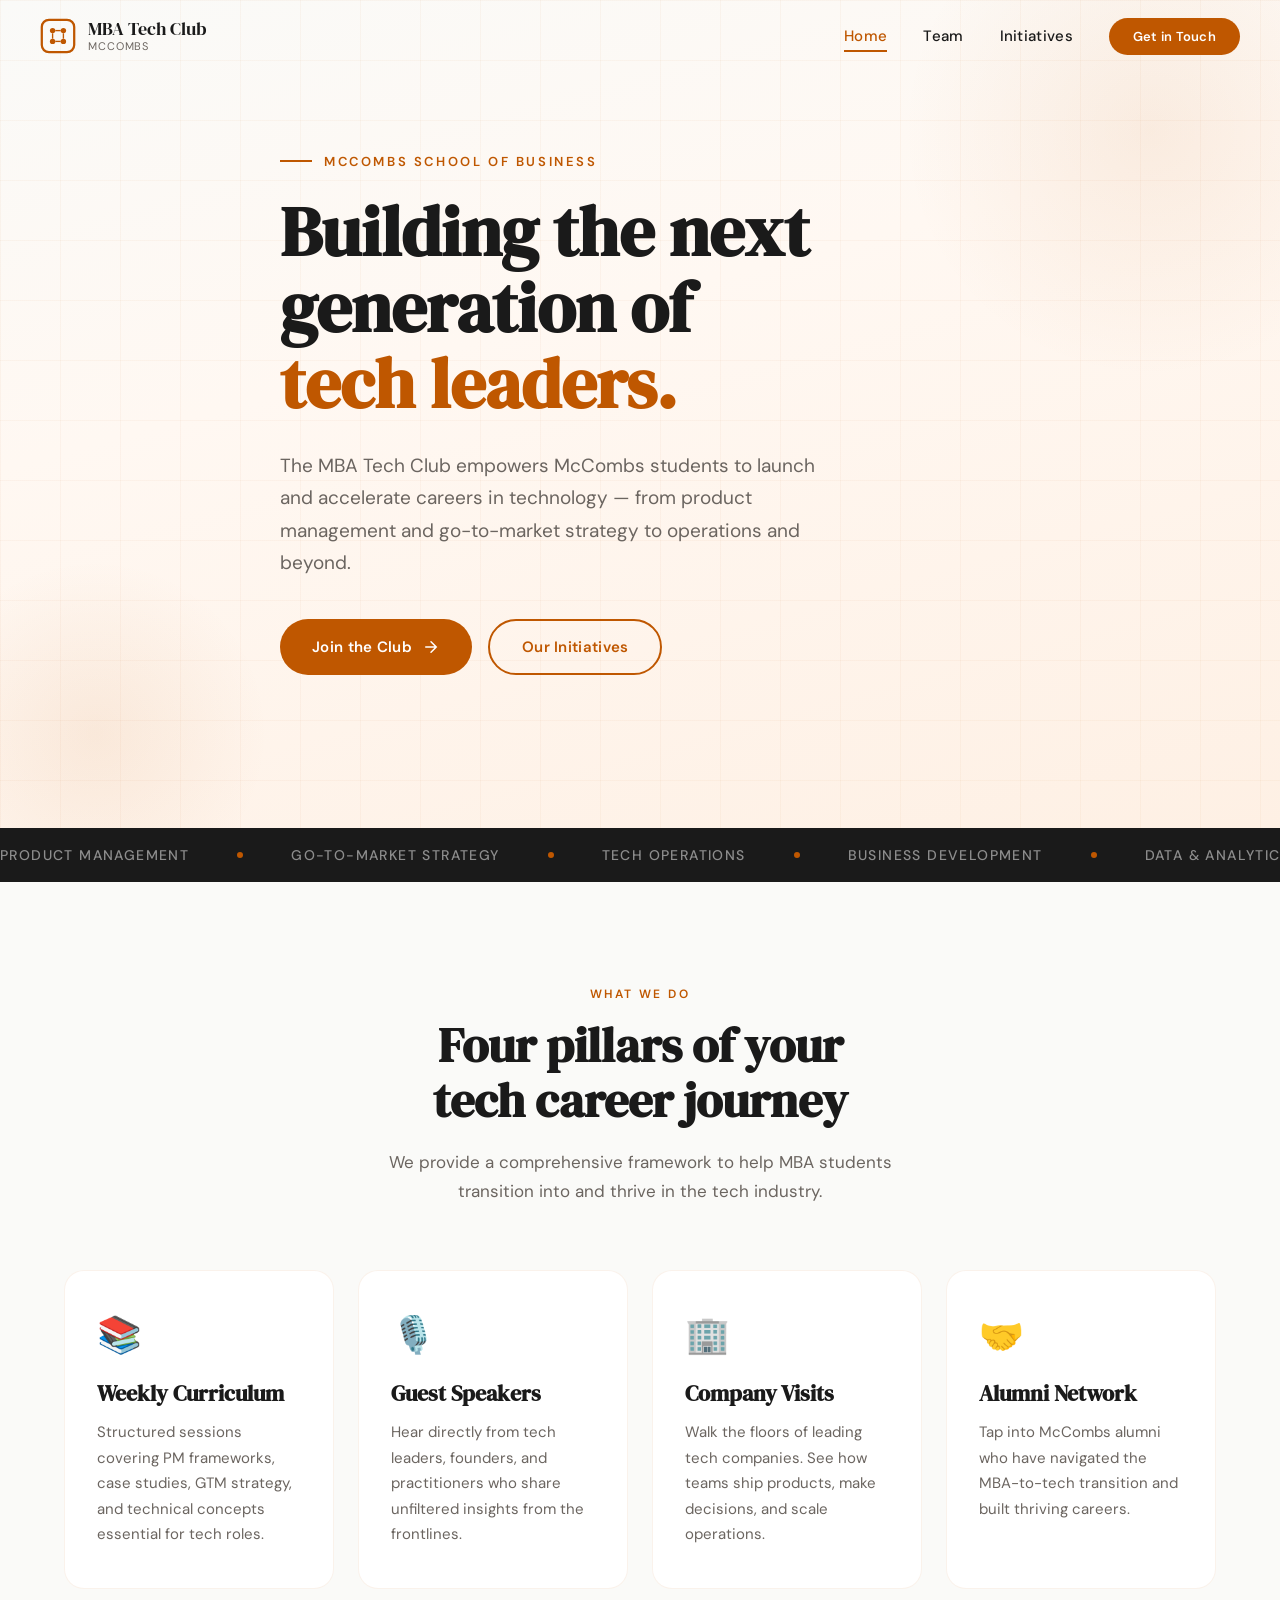
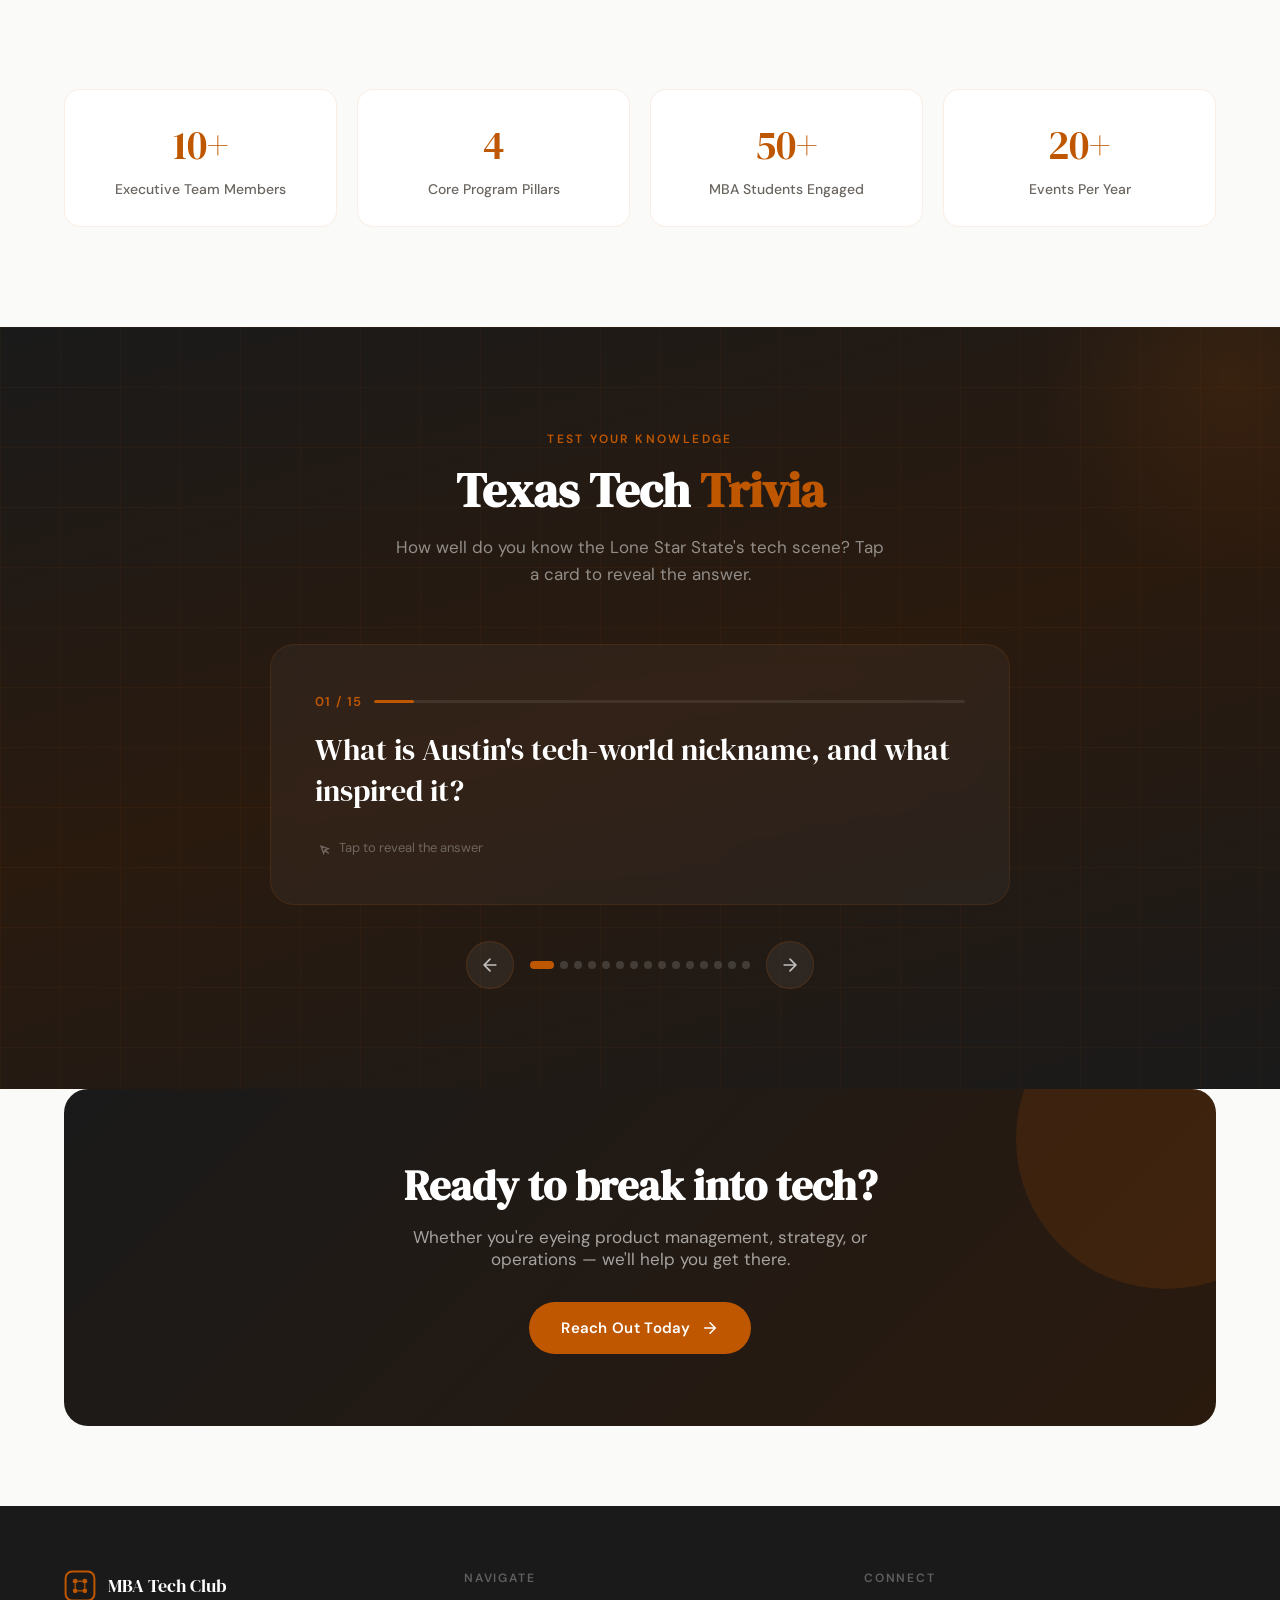
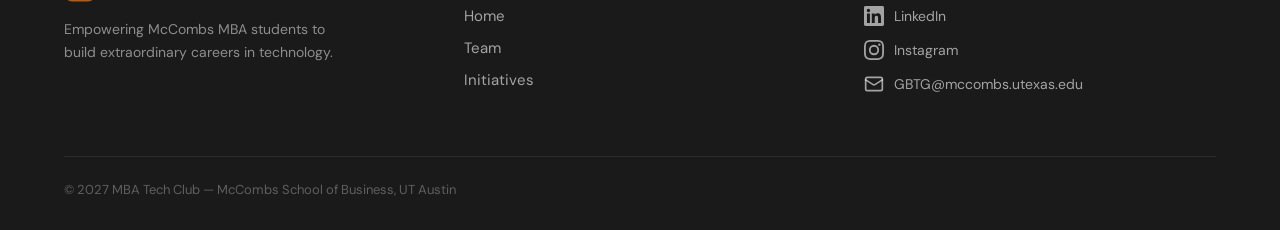
==== index.html @ 9b265260 "Restructure site for handover: index.html, site.css, site.js, Netlify, docs - Split monolithic page " ====
<!DOCTYPE html>
<html lang="en">
<head>
<meta charset="UTF-8">
<meta name="viewport" content="width=device-width, initial-scale=1.0">
<title>MBA Tech Club — McCombs School of Business</title>
<link rel="preconnect" href="https://fonts.googleapis.com">
<link href="https://fonts.googleapis.com/css2?family=DM+Serif+Display&family=DM+Sans:ital,wght@0,300;0,400;0,500;0,600;0,700;1,400&display=swap" rel="stylesheet">
<link rel="stylesheet" href="site.css">

</head>
<body>

<nav id="main-nav"><div class="nav-inner">
  <a class="nav-brand" href="javascript:void(0)" onclick="showPage('home')">
    <svg width="36" height="36" viewBox="0 0 40 40" fill="none"><rect x="2" y="2" width="36" height="36" rx="8" stroke="#BF5700" stroke-width="2.5"/><circle cx="14" cy="14" r="3" fill="#BF5700"/><circle cx="26" cy="14" r="3" fill="#BF5700"/><circle cx="14" cy="26" r="3" fill="#BF5700"/><circle cx="26" cy="26" r="3" fill="#BF5700"/><line x1="17" y1="14" x2="23" y2="14" stroke="#BF5700" stroke-width="1.5"/><line x1="14" y1="17" x2="14" y2="23" stroke="#BF5700" stroke-width="1.5"/><line x1="26" y1="17" x2="26" y2="23" stroke="#BF5700" stroke-width="1.5"/><line x1="17" y1="26" x2="23" y2="26" stroke="#BF5700" stroke-width="1.5"/></svg>
    <div><div class="nav-brand-title">MBA Tech Club</div><div class="nav-brand-sub">McCombs</div></div>
  </a>
  <div class="nav-links">
    <span class="nav-link active" data-page="home" onclick="showPage('home')">Home</span>
    <span class="nav-link" data-page="team" onclick="showPage('team')">Team</span>
    <span class="nav-link" data-page="initiatives" onclick="showPage('initiatives')">Initiatives</span>
    <a href="mailto:GBTG@mccombs.utexas.edu" class="cta cta-sm">Get in Touch</a>
  </div>
</div></nav>

<div id="page-home" class="page active">
  <section class="hero"><div class="hero-grid"></div><div class="hero-accent hero-accent-1"></div><div class="hero-accent hero-accent-2"></div>
    <div class="container"><div style="max-width:720px;position:relative;z-index:2">
      <div class="fade-in" style="font-size:13px;font-weight:600;letter-spacing:0.2em;text-transform:uppercase;color:var(--orange);margin-bottom:24px;display:flex;align-items:center;gap:12px"><span style="width:32px;height:2px;background:var(--orange);display:inline-block"></span>McCombs School of Business</div>
      <h1 class="fade-in d1">Building the next generation of<span>tech leaders.</span></h1>
      <p class="fade-in d2">The MBA Tech Club empowers McCombs students to launch and accelerate careers in technology — from product management and go-to-market strategy to operations and beyond.</p>
      <div class="fade-in d3" style="display:flex;gap:16px;flex-wrap:wrap">
        <a href="mailto:GBTG@mccombs.utexas.edu" class="cta">Join the Club <svg width="18" height="18" viewBox="0 0 24 24" fill="none" stroke="currentColor" stroke-width="2" stroke-linecap="round"><path d="M5 12h14M12 5l7 7-7 7"/></svg></a>
        <a href="javascript:void(0)" class="cta cta-outline" onclick="showPage('initiatives')">Our Initiatives</a>
      </div>
    </div></div>
  </section>
  <div class="marquee-bar"><div class="marquee-track"><span class="marquee-item">Product Management <span class="marquee-dot"></span></span><span class="marquee-item">Go-to-Market Strategy <span class="marquee-dot"></span></span><span class="marquee-item">Tech Operations <span class="marquee-dot"></span></span><span class="marquee-item">Business Development <span class="marquee-dot"></span></span><span class="marquee-item">Data &amp; Analytics <span class="marquee-dot"></span></span><span class="marquee-item">Product Management <span class="marquee-dot"></span></span><span class="marquee-item">Go-to-Market Strategy <span class="marquee-dot"></span></span><span class="marquee-item">Tech Operations <span class="marquee-dot"></span></span><span class="marquee-item">Business Development <span class="marquee-dot"></span></span><span class="marquee-item">Data &amp; Analytics <span class="marquee-dot"></span></span><span class="marquee-item">Product Management <span class="marquee-dot"></span></span><span class="marquee-item">Go-to-Market Strategy <span class="marquee-dot"></span></span><span class="marquee-item">Tech Operations <span class="marquee-dot"></span></span><span class="marquee-item">Business Development <span class="marquee-dot"></span></span><span class="marquee-item">Data &amp; Analytics <span class="marquee-dot"></span></span></div></div>
  <section style="padding:100px 24px"><div class="container" style="text-align:center;margin-bottom:64px"><div class="section-label">What We Do</div><h2 class="section-heading" style="margin:0 auto 20px">Four pillars of your<br>tech career journey</h2><p class="section-subtext" style="margin:0 auto">We provide a comprehensive framework to help MBA students transition into and thrive in the tech industry.</p></div>
    <div class="container grid-4">
      <div class="pillar-card fade-in"><div class="icon">&#128218;</div><h3>Weekly Curriculum</h3><p>Structured sessions covering PM frameworks, case studies, GTM strategy, and technical concepts essential for tech roles.</p></div>
      <div class="pillar-card fade-in d1"><div class="icon">&#127897;&#65039;</div><h3>Guest Speakers</h3><p>Hear directly from tech leaders, founders, and practitioners who share unfiltered insights from the frontlines.</p></div>
      <div class="pillar-card fade-in d2"><div class="icon">&#127970;</div><h3>Company Visits</h3><p>Walk the floors of leading tech companies. See how teams ship products, make decisions, and scale operations.</p></div>
      <div class="pillar-card fade-in d3"><div class="icon">&#129309;</div><h3>Alumni Network</h3><p>Tap into McCombs alumni who have navigated the MBA-to-tech transition and built thriving careers.</p></div>
    </div>
  </section>
  <section style="padding:0 24px 100px"><div class="container" style="display:grid;grid-template-columns:repeat(auto-fit,minmax(200px,1fr));gap:20px">
    <div class="stat-card fade-in"><div class="stat-num">10+</div><div class="stat-label">Executive Team Members</div></div>
    <div class="stat-card fade-in d1"><div class="stat-num">4</div><div class="stat-label">Core Program Pillars</div></div>
    <div class="stat-card fade-in d2"><div class="stat-num">50+</div><div class="stat-label">MBA Students Engaged</div></div>
    <div class="stat-card fade-in d3"><div class="stat-num">20+</div><div class="stat-label">Events Per Year</div></div>
  </div></section>
  <section class="trivia-section">
    <div class="trivia-glow" style="top:-150px;right:-150px;width:400px;height:400px;background:radial-gradient(circle,rgba(191,87,0,0.12) 0%,transparent 70%)"></div>
    <div class="container" style="position:relative;z-index:2">
      <div style="text-align:center;margin-bottom:56px"><div class="section-label">Test Your Knowledge</div><h2 style="font-family:'DM Serif Display',serif;font-size:clamp(32px,4vw,48px);color:#fff;line-height:1.15;margin-bottom:16px">Texas Tech <span style="color:var(--orange)">Trivia</span></h2><p style="font-size:17px;color:rgba(255,255,255,0.5);max-width:500px;margin:0 auto;line-height:1.6">How well do you know the Lone Star State's tech scene? Tap a card to reveal the answer.</p></div>
      <div class="trivia-card" id="trivia-card" onclick="flipTrivia()">
        <div style="font-size:13px;font-weight:600;color:var(--orange);letter-spacing:0.1em;margin-bottom:20px;display:flex;align-items:center;gap:12px"><span id="trivia-num">01 / 15</span><div style="flex:1;height:3px;background:rgba(255,255,255,0.08);border-radius:3px;overflow:hidden"><div id="trivia-fill" style="height:100%;background:var(--orange);border-radius:3px;transition:width 0.5s;width:6.67%"></div></div></div>
        <div class="trivia-q" id="trivia-q"><div id="trivia-q-text" style="font-family:'DM Serif Display',serif;font-size:clamp(22px,3vw,30px);color:#fff;line-height:1.35;margin-bottom:28px"></div><div style="font-size:13px;color:rgba(255,255,255,0.3);display:flex;align-items:center;gap:8px"><svg width="16" height="16" viewBox="0 0 24 24" fill="none" stroke="currentColor" stroke-width="2" stroke-linecap="round"><path d="M15 15l-2 5L9 9l11 4-5 2zm0 0l5 5"/></svg> Tap to reveal the answer</div></div>
        <div class="trivia-a" id="trivia-a"><div style="font-size:12px;font-weight:600;letter-spacing:0.15em;text-transform:uppercase;color:var(--orange);margin-bottom:12px">Answer</div><div id="trivia-a-text" style="font-size:18px;color:rgba(255,255,255,0.85);line-height:1.65"></div></div>
      </div>
      <div style="display:flex;justify-content:center;align-items:center;gap:16px;margin-top:36px">
        <button class="trivia-btn" onclick="event.stopPropagation();prevTrivia()"><svg width="20" height="20" viewBox="0 0 24 24" fill="none" stroke="currentColor" stroke-width="2" stroke-linecap="round"><path d="M19 12H5M12 19l-7-7 7-7"/></svg></button>
        <div class="trivia-dots" id="trivia-dots"></div>
        <button class="trivia-btn" onclick="event.stopPropagation();nextTrivia()"><svg width="20" height="20" viewBox="0 0 24 24" fill="none" stroke="currentColor" stroke-width="2" stroke-linecap="round"><path d="M5 12h14M12 5l7 7-7 7"/></svg></button>
      </div>
    </div>
  </section>
  <section class="cta-banner"><div class="glow"></div><h2>Ready to break into tech?</h2><p>Whether you're eyeing product management, strategy, or operations — we'll help you get there.</p><a href="mailto:GBTG@mccombs.utexas.edu" class="cta" style="position:relative;z-index:2">Reach Out Today <svg width="18" height="18" viewBox="0 0 24 24" fill="none" stroke="currentColor" stroke-width="2" stroke-linecap="round"><path d="M5 12h14M12 5l7 7-7 7"/></svg></a></section>
</div>

<div id="page-team" class="page">
  <section class="page-hero"><div class="hero-grid"></div><div class="container" style="position:relative;z-index:2"><div class="section-label fade-in">Our People</div><h1 class="section-heading fade-in d1" style="font-size:clamp(36px,5vw,56px);margin-bottom:16px">Executive Team <span style="color:var(--orange)">2027</span></h1><p class="section-subtext fade-in d2">A dedicated group of MBA students driving the tech club's mission forward — curating experiences, building community, and opening doors to careers in technology.</p></div></section>
  <section style="padding:80px 24px;max-width:1000px;margin:0 auto">
    <div class="team-leadership">
      <div class="team-card fade-in"><div class="team-avatar" style="width:140px;height:140px;"><img src="[data-uri]" alt="Hannah Broom" style="width:100%;height:100%;object-fit:cover;border-radius:50%;"></div><h3 style="font-family:'DM Serif Display',serif;font-size:20px;margin-bottom:6px">Hannah Broom</h3><div style="font-size:13px;font-weight:600;color:var(--orange);letter-spacing:0.05em;text-transform:uppercase">President</div></div>
      <div class="team-card fade-in d1"><div class="team-avatar" style="width:140px;height:140px;"><img src="[data-uri]" alt="Siljin Sebastian" style="width:100%;height:100%;object-fit:cover;border-radius:50%;"></div><h3 style="font-family:'DM Serif Display',serif;font-size:20px;margin-bottom:6px">Siljin Sebastian</h3><div style="font-size:13px;font-weight:600;color:var(--orange);letter-spacing:0.05em;text-transform:uppercase">Chief of Staff</div></div>
    </div>
    <div class="divider-line"></div>
    <div class="team-grid">
      <div class="team-card fade-in"><div class="team-avatar" style=""><img src="[data-uri]" alt="Chisara Duru" style="width:100%;height:100%;object-fit:cover;border-radius:50%;"></div><h3 style="font-family:'DM Serif Display',serif;font-size:18px;margin-bottom:6px">Chisara Duru</h3><div style="font-size:12px;font-weight:600;color:var(--orange);letter-spacing:0.05em;text-transform:uppercase">Co-VP of Academics</div></div>
      <div class="team-card fade-in d1"><div class="team-avatar" style=""><img src="[data-uri]" alt="Rahul Paul" style="width:100%;height:100%;object-fit:cover;border-radius:50%;"></div><h3 style="font-family:'DM Serif Display',serif;font-size:18px;margin-bottom:6px">Rahul Paul</h3><div style="font-size:12px;font-weight:600;color:var(--orange);letter-spacing:0.05em;text-transform:uppercase">Co-VP of Academics</div></div>
      <div class="team-card fade-in d2"><div class="team-avatar" style=""><img src="[data-uri]" alt="Thomas Psyhogeos" style="width:100%;height:100%;object-fit:cover;border-radius:50%;"></div><h3 style="font-family:'DM Serif Display',serif;font-size:18px;margin-bottom:6px">Thomas Psyhogeos</h3><div style="font-size:12px;font-weight:600;color:var(--orange);letter-spacing:0.05em;text-transform:uppercase">VP of Finance &amp; Logistics</div></div>
      <div class="team-card fade-in d3"><div class="team-avatar" style=""><img src="[data-uri]" alt="Surya Srikanth" style="width:100%;height:100%;object-fit:cover;border-radius:50%;"></div><h3 style="font-family:'DM Serif Display',serif;font-size:18px;margin-bottom:6px">Surya Srikanth</h3><div style="font-size:12px;font-weight:600;color:var(--orange);letter-spacing:0.05em;text-transform:uppercase">VP of Internal Events</div></div>
      <div class="team-card fade-in d4"><div class="team-avatar" style=""><img src="[data-uri]" alt="Phillip Williams" style="width:100%;height:100%;object-fit:cover;border-radius:50%;"></div><h3 style="font-family:'DM Serif Display',serif;font-size:18px;margin-bottom:6px">Phillip Williams</h3><div style="font-size:12px;font-weight:600;color:var(--orange);letter-spacing:0.05em;text-transform:uppercase">VP of External Events</div></div>
      <div class="team-card fade-in d5"><div class="team-avatar" style=""><img src="[data-uri]" alt="Zhenya Gololobova" style="width:100%;height:100%;object-fit:cover;border-radius:50%;"></div><h3 style="font-family:'DM Serif Display',serif;font-size:18px;margin-bottom:6px">Zhenya Gololobova</h3><div style="font-size:12px;font-weight:600;color:var(--orange);letter-spacing:0.05em;text-transform:uppercase">VP of Social Media</div></div>
      <div class="team-card fade-in d6"><div class="team-avatar" style=""><img src="[data-uri]" alt="Nicolas Martinez Osso" style="width:100%;height:100%;object-fit:cover;border-radius:50%;"></div><h3 style="font-family:'DM Serif Display',serif;font-size:18px;margin-bottom:6px">Nicolas Martinez Osso</h3><div style="font-size:12px;font-weight:600;color:var(--orange);letter-spacing:0.05em;text-transform:uppercase">VP of Communications</div></div>
      <div class="team-card fade-in d7"><div class="team-avatar" style=""><img src="[data-uri]" alt="Karan Prasad Krishna" style="width:100%;height:100%;object-fit:cover;border-radius:50%;"></div><h3 style="font-family:'DM Serif Display',serif;font-size:18px;margin-bottom:6px">Karan Prasad Krishna</h3><div style="font-size:12px;font-weight:600;color:var(--orange);letter-spacing:0.05em;text-transform:uppercase">VP of Alumni &amp; Conference</div></div>
    </div>
  </section>
</div>

<div id="page-initiatives" class="page">
  <section class="page-hero"><div class="hero-grid"></div><div class="container" style="position:relative;z-index:2"><div class="section-label fade-in">Our Work</div><h1 class="section-heading fade-in d1" style="font-size:clamp(36px,5vw,56px);margin-bottom:16px">Initiatives &amp; <span style="color:var(--orange)">Events</span></h1><p class="section-subtext fade-in d2">A living archive of the experiences, sessions, and events that shape our community each year.</p></div></section>
  <section style="padding:80px 24px;max-width:1100px;margin:0 auto"><div class="section-label">Recurring Programs</div><h2 class="section-heading" style="font-size:36px;margin-bottom:48px">Core programming</h2>
    <div class="grid-4-wide">
      <div class="initiative-card fade-in"><div class="initiative-card-header"><span class="icon">&#128218;</span><span class="tag">Recurring</span></div><h3>Weekly Curriculum Sessions</h3><p>Deep-dive workshops on PM frameworks, GTM strategy, tech operations, and more — led by peers and industry practitioners.</p></div>
      <div class="initiative-card fade-in d1"><div class="initiative-card-header"><span class="icon">&#127897;&#65039;</span><span class="tag">Recurring</span></div><h3>Guest Speaker Series</h3><p>Candid conversations with tech leaders from Austin's ecosystem and beyond, covering career paths, industry trends, and real-world lessons.</p></div>
      <div class="initiative-card fade-in d2"><div class="initiative-card-header"><span class="icon">&#127970;</span><span class="tag">Recurring</span></div><h3>Company Visits</h3><p>On-site visits to leading tech companies to see how product, engineering, and go-to-market teams operate at scale.</p></div>
      <div class="initiative-card fade-in d3"><div class="initiative-card-header"><span class="icon">&#129309;</span><span class="tag">Recurring</span></div><h3>Alumni Chats</h3><p>Informal sessions connecting current students with McCombs alumni who have built successful careers in tech.</p></div>
    </div>
  </section>
  <section style="padding:0 24px 100px;max-width:1100px;margin:0 auto"><div class="section-label">Archive</div><h2 class="section-heading" style="font-size:36px;margin-bottom:48px">Past events</h2>
    <div style="display:grid;grid-template-columns:repeat(auto-fit,minmax(340px,1fr));gap:28px">
      <div class="event-card fade-in" style="background:#fff;border:1px solid rgba(191,87,0,0.08);border-radius:20px;overflow:hidden;transition:all 0.4s ease">
        <div style="position:relative;overflow:hidden;height:220px">
          <img src="[data-uri]" alt="GTM Careers Overview with Cursor at McCombs" style="width:100%;height:100%;object-fit:cover;object-position:center top;transition:transform 0.5s ease">
          <div style="position:absolute;top:12px;left:12px;display:flex;gap:8px">
            <span style="background:rgba(0,0,0,0.6);backdrop-filter:blur(8px);color:#fff;font-size:11px;font-weight:600;padding:5px 12px;border-radius:100px;letter-spacing:0.04em">Guest Speaker</span>
          </div>
        </div>
        <div style="padding:28px 24px">
          <div style="font-size:12px;font-weight:600;color:var(--orange);letter-spacing:0.08em;text-transform:uppercase;margin-bottom:8px">Guest Speaker &middot; Spring 2025</div>
          <h3 style="font-family:'DM Serif Display',serif;font-size:20px;color:var(--dark);margin-bottom:10px;line-height:1.3">GTM Careers Overview with Cursor</h3>
          <p style="font-size:14px;color:var(--mid-gray);line-height:1.65;margin-bottom:16px">A speaker from Cursor walked students through go-to-market roles in tech — from Account Executives and Field Engineers to Forward Deployed Engineers and AI Deployment Managers — breaking down how GTM teams operate at high-growth AI companies.</p>
          <div style="display:flex;gap:8px;flex-wrap:wrap">
            <span style="font-size:11px;font-weight:500;color:var(--mid-gray);background:var(--warm-gray);padding:4px 10px;border-radius:6px">Cursor</span>
            <span style="font-size:11px;font-weight:500;color:var(--mid-gray);background:var(--warm-gray);padding:4px 10px;border-radius:6px">Go-to-Market</span>
            <span style="font-size:11px;font-weight:500;color:var(--mid-gray);background:var(--warm-gray);padding:4px 10px;border-radius:6px">Careers</span>
          </div>
        </div>
      </div>
      <div class="event-card fade-in d1" style="background:#fff;border:1px solid rgba(191,87,0,0.08);border-radius:20px;overflow:hidden;transition:all 0.4s ease">
        <div style="position:relative;overflow:hidden;height:220px">
          <img src="[data-uri]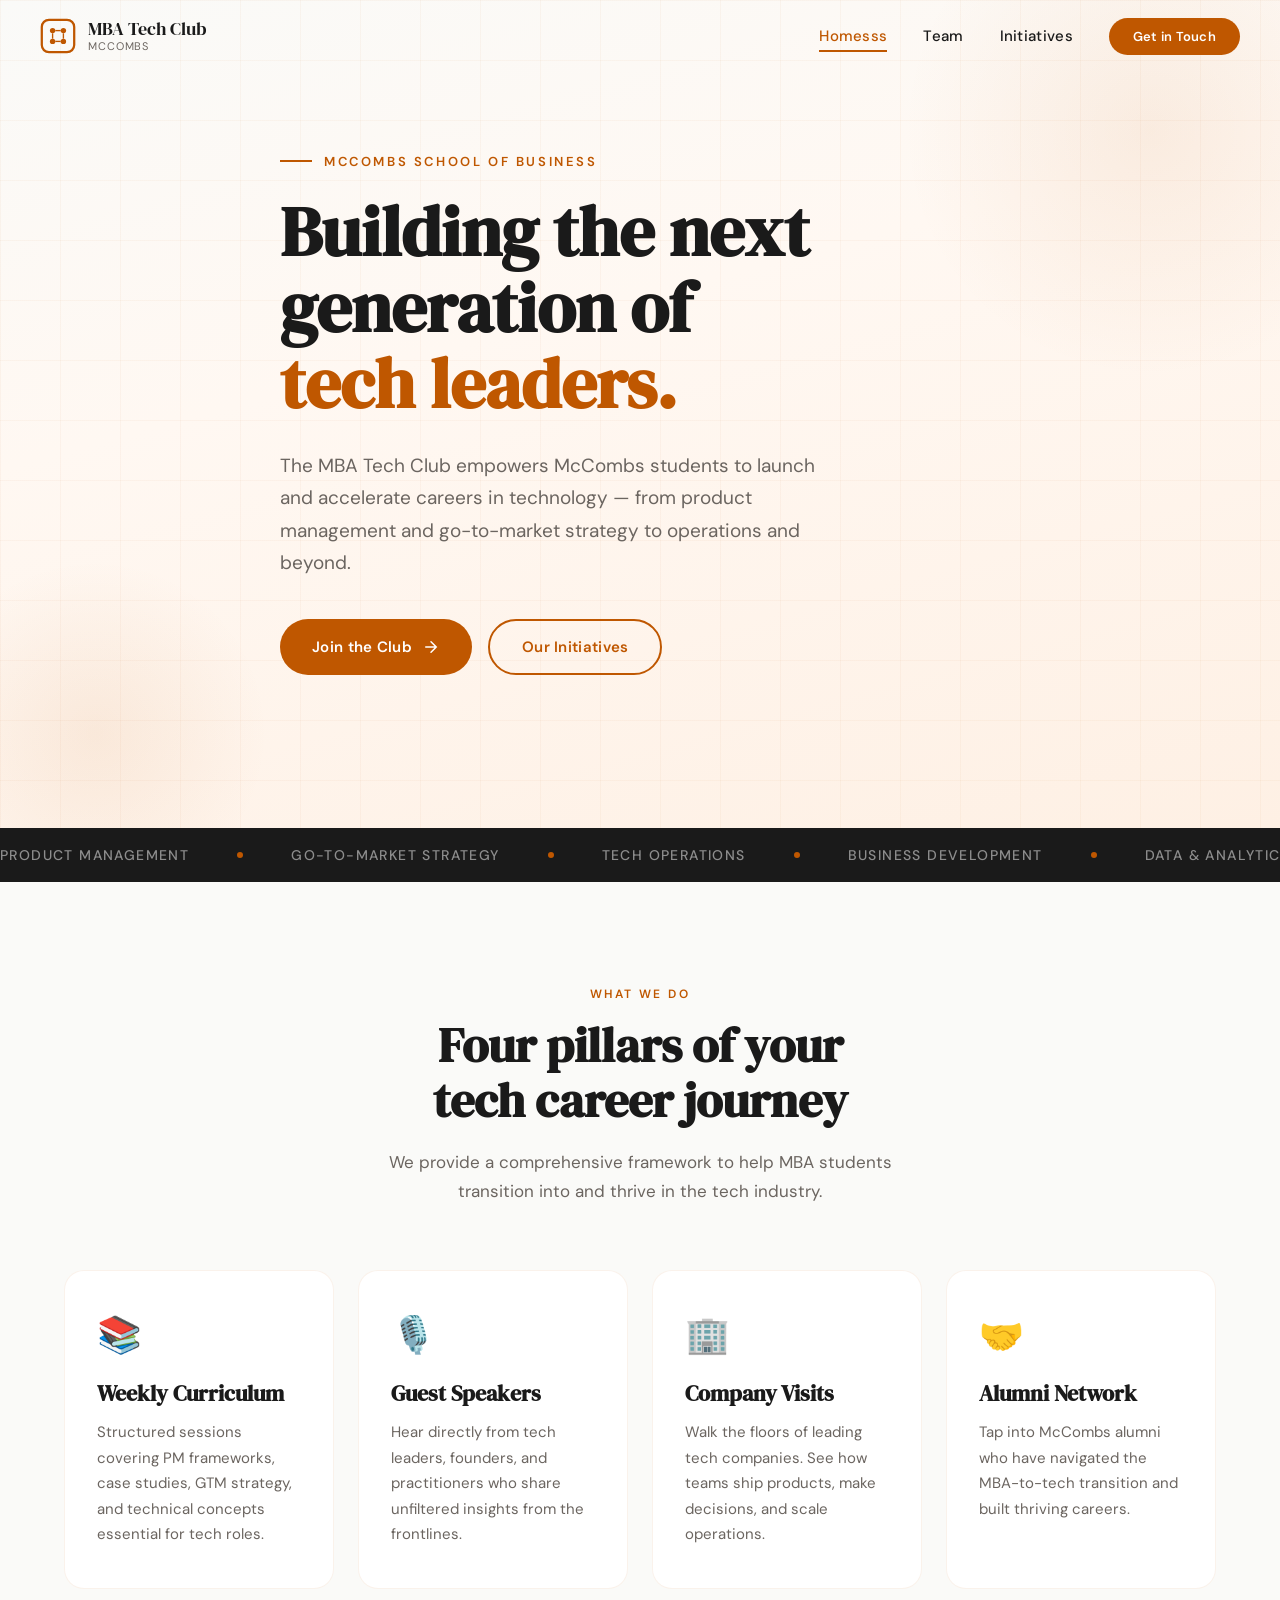
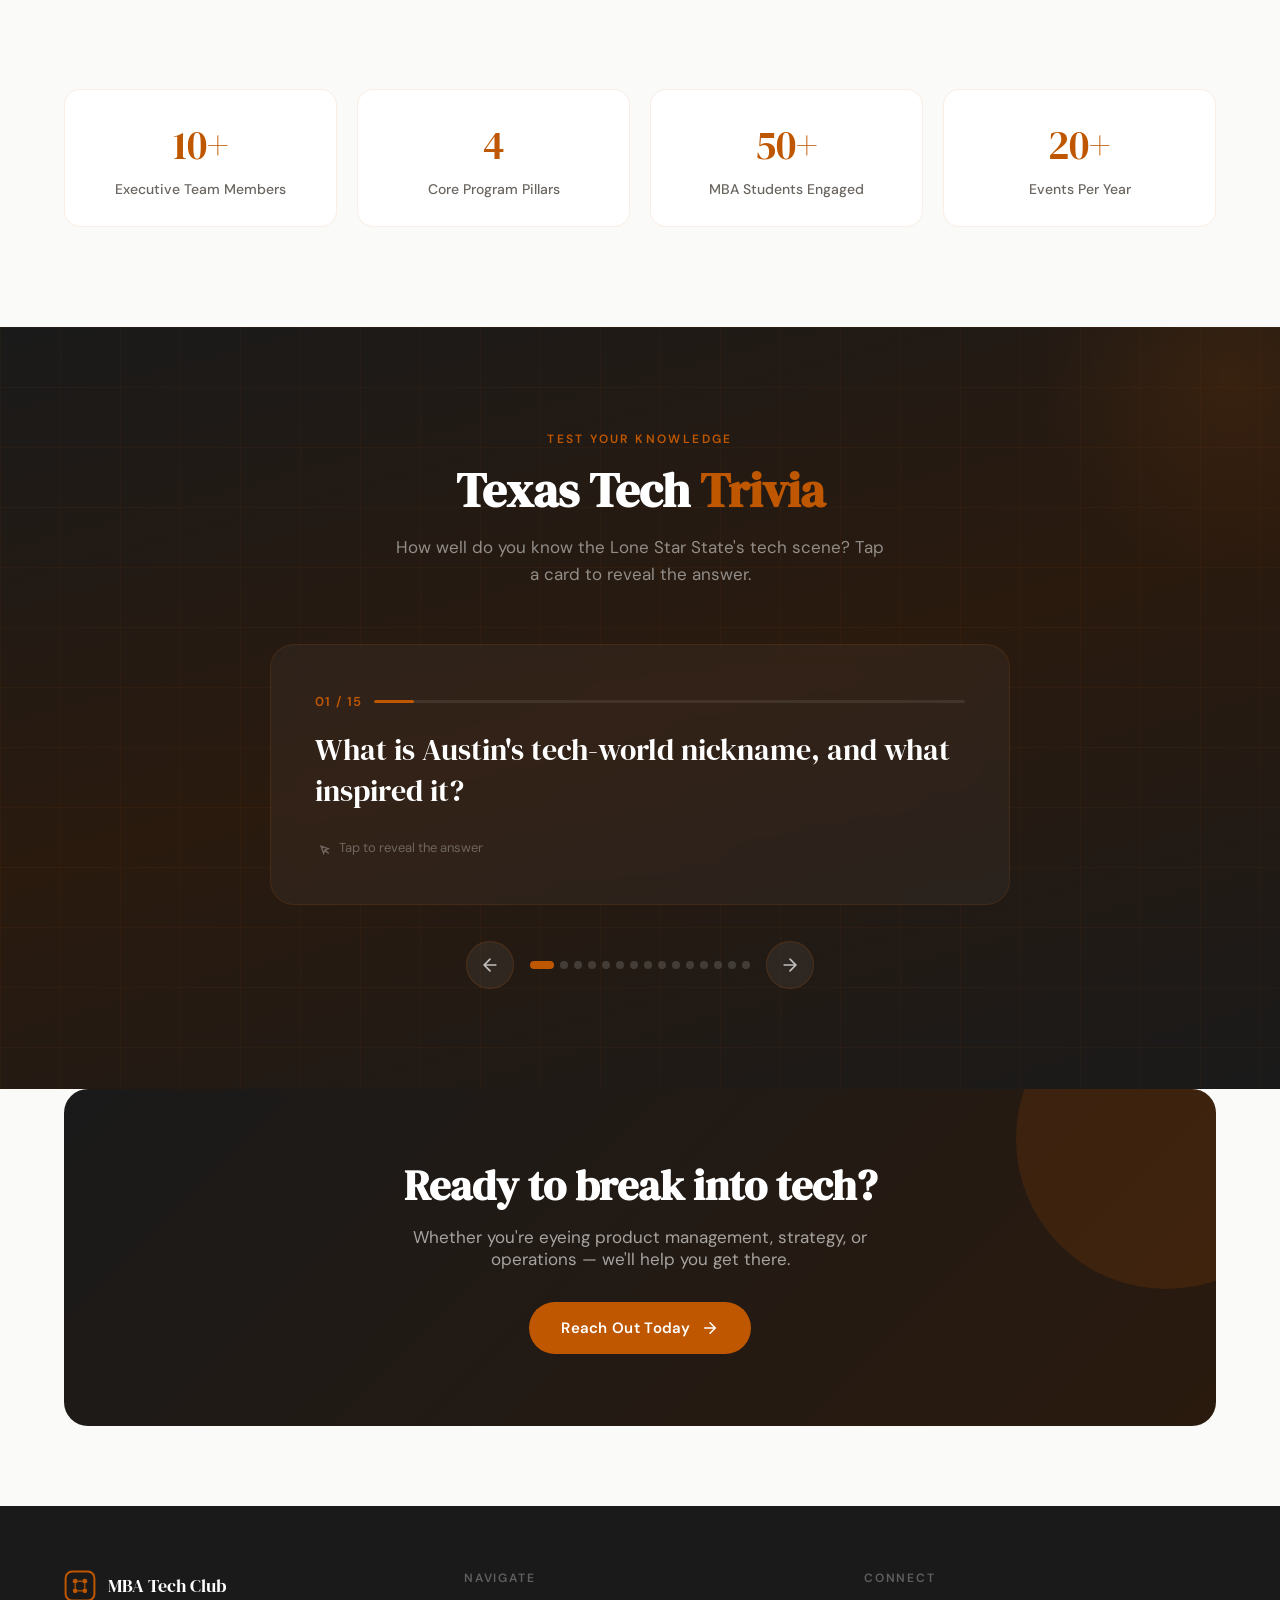
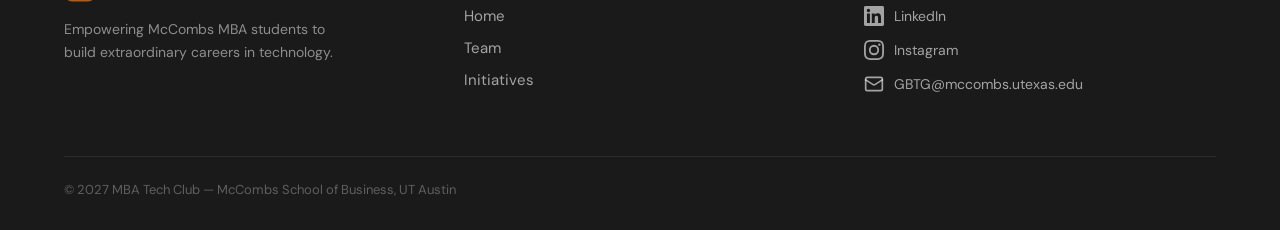
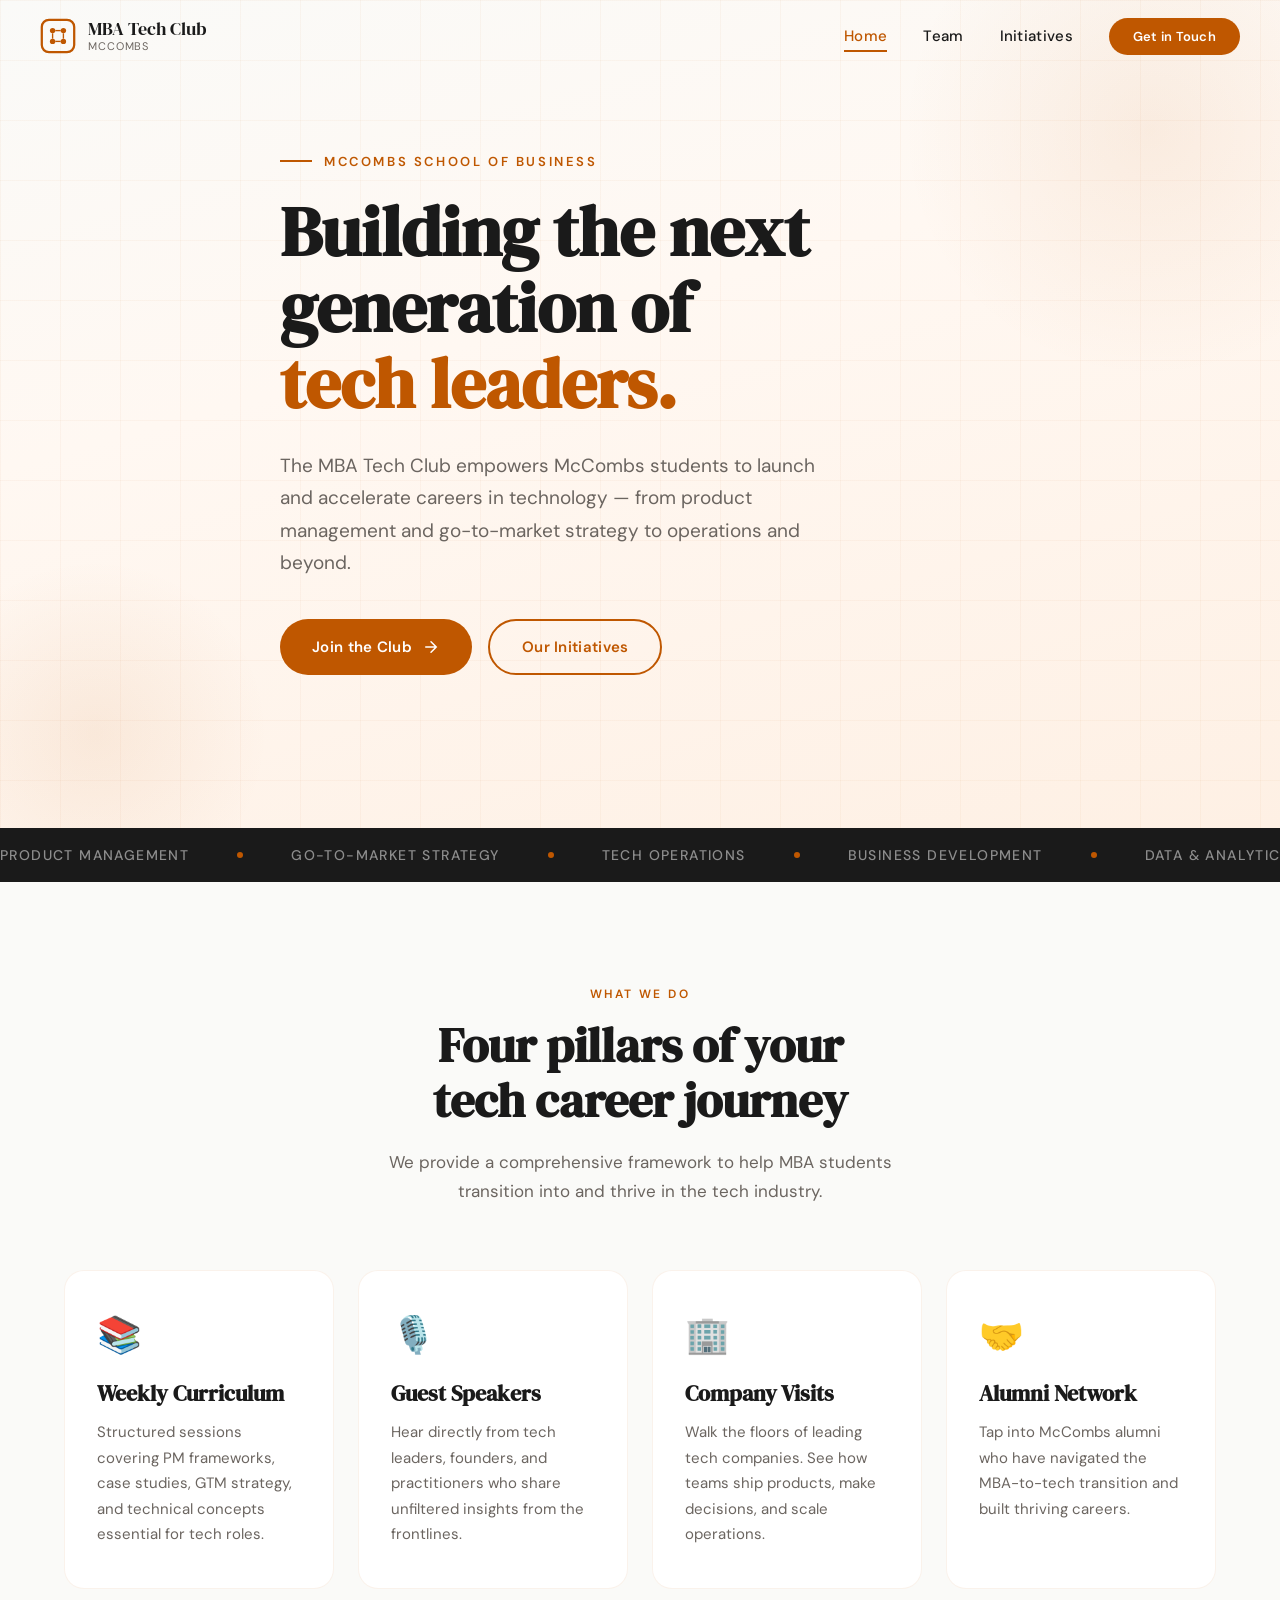
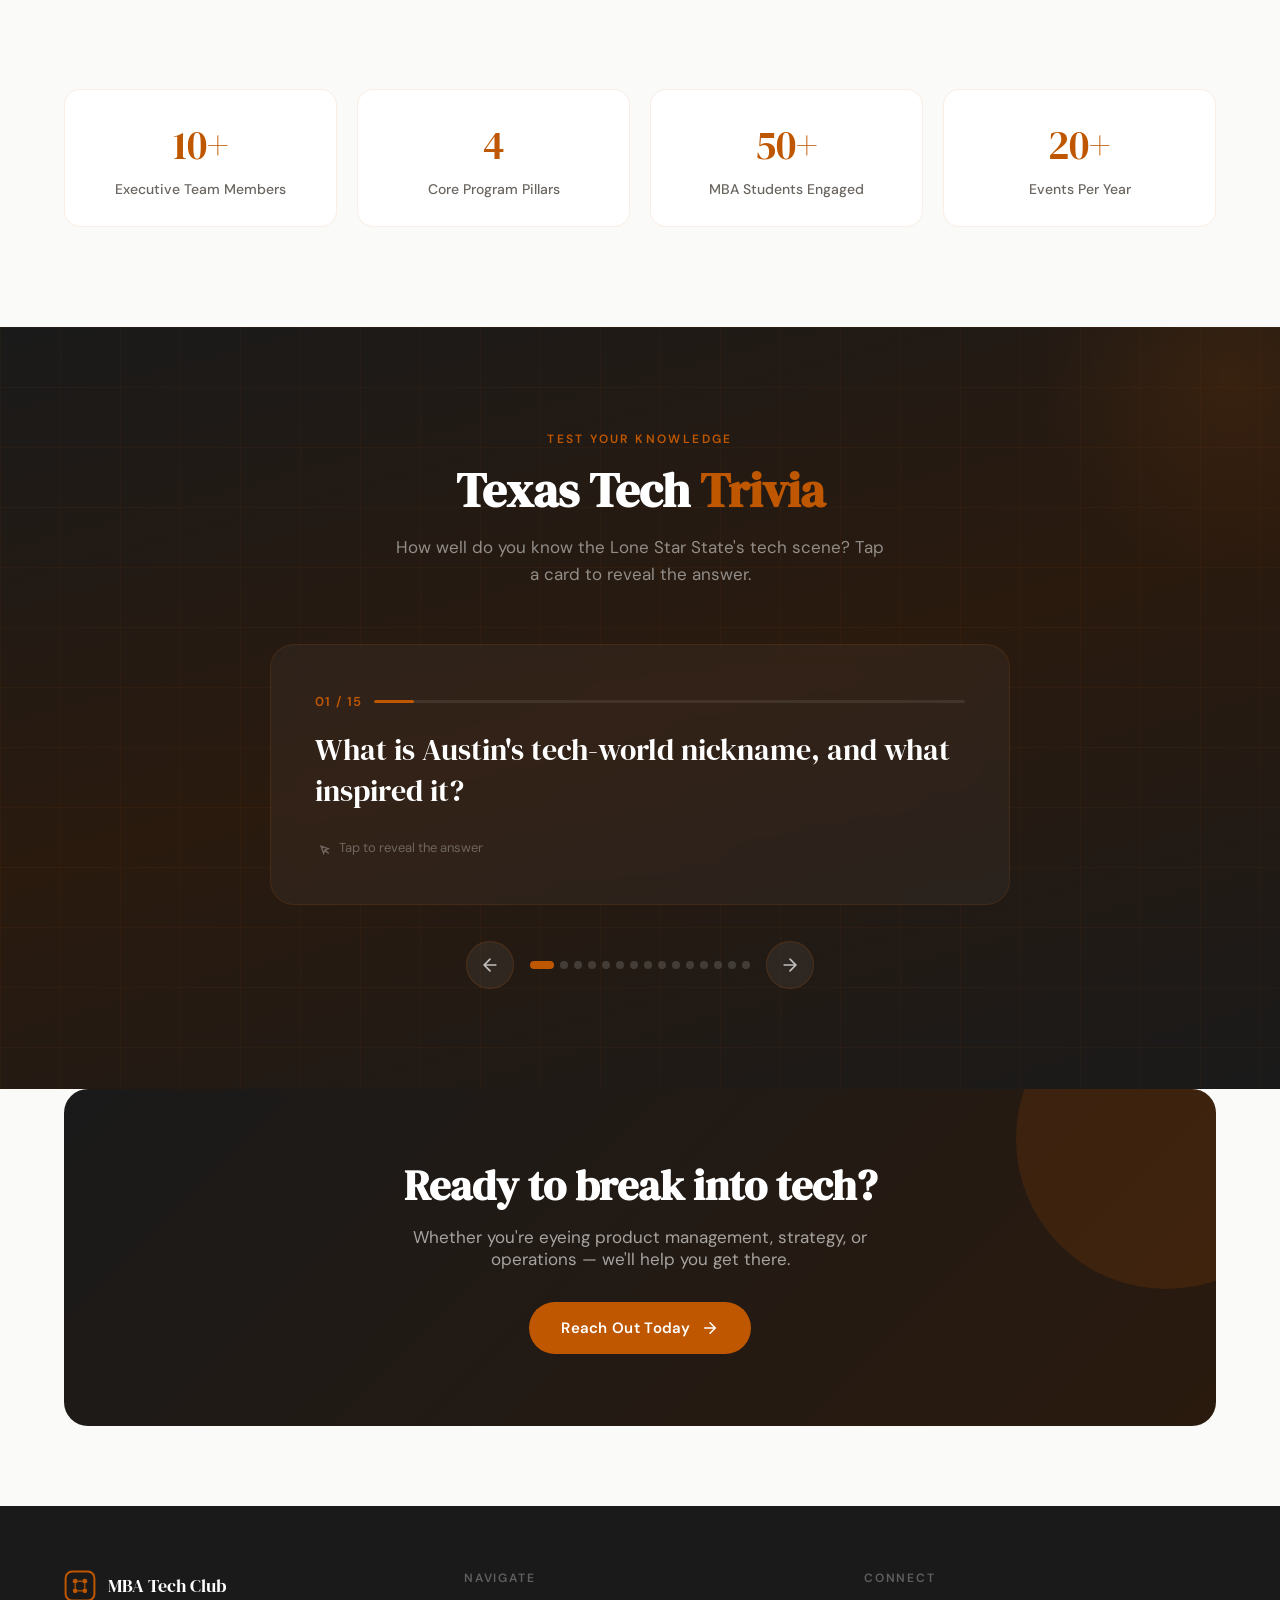
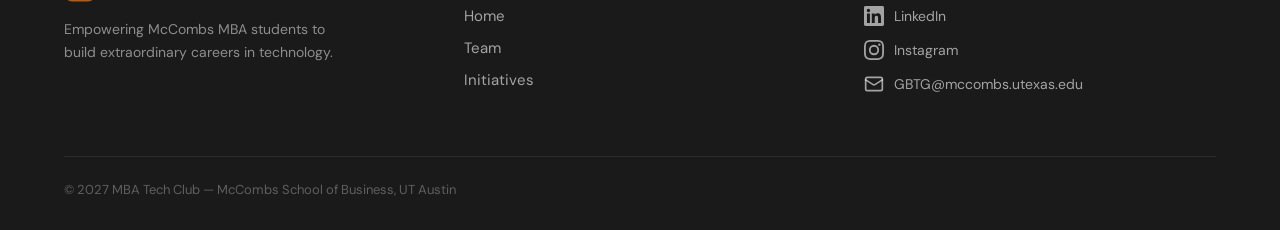
